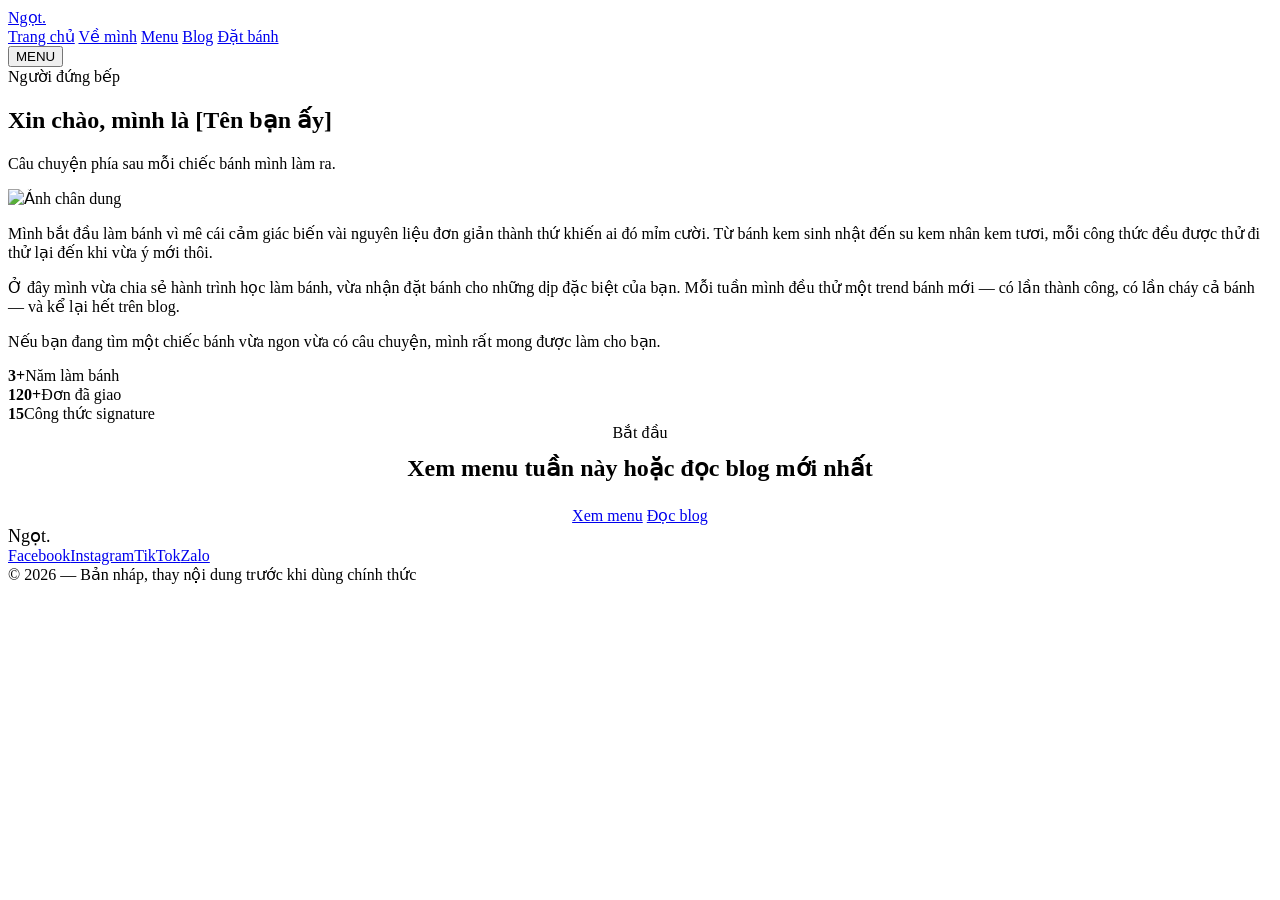
==== about.html @ e9e2557f "Add files via upload" ====
<!DOCTYPE html>
<html lang="vi">
<head>
<meta charset="UTF-8">
<meta name="viewport" content="width=device-width, initial-scale=1.0">
<title>Về mình — Ngọt</title>
<link rel="preconnect" href="https://fonts.googleapis.com">
<link rel="preconnect" href="https://fonts.gstatic.com" crossorigin>
<link href="https://fonts.googleapis.com/css2?family=Fraunces:ital,opsz,wght@0,9..144,400;0,9..144,500;0,9..144,600;0,9..144,700;1,9..144,500&family=Work+Sans:wght@400;500;600&family=JetBrains+Mono:wght@400;500&display=swap" rel="stylesheet">
<link rel="stylesheet" href="css/styles.css">
</head>
<body>

<header>
  <div class="wrap nav">
    <a href="index.html" class="logo">Ngọt<span>.</span></a>
    <nav class="nav-links">
      <a href="index.html">Trang chủ</a>
      <a href="about.html" class="active">Về mình</a>
      <a href="menu.html">Menu</a>
      <a href="blog.html">Blog</a>
      <a href="order.html" class="nav-cta">Đặt bánh</a>
    </nav>
    <button class="menu-toggle">MENU</button>
  </div>
</header>

<main>
  <section class="page-banner">
    <div class="wrap">
      <span class="eyebrow">Người đứng bếp</span>
      <h1>Xin chào, mình là [Tên bạn ấy]</h1>
      <p>Câu chuyện phía sau mỗi chiếc bánh mình làm ra.</p>
    </div>
  </section>

  <section style="padding-top:0;">
    <div class="wrap about-grid">
      <div class="portrait">
        <img src="https://placehold.co/800x1000/6E2A3A/FBF6EF?text=Anh+chan+dung" alt="Ảnh chân dung">
      </div>
      <div class="about-copy">
        <p>Mình bắt đầu làm bánh vì mê cái cảm giác biến vài nguyên liệu đơn giản thành thứ khiến ai đó mỉm cười. Từ bánh kem sinh nhật đến su kem nhân kem tươi, mỗi công thức đều được thử đi thử lại đến khi vừa ý mới thôi.</p>
        <p>Ở đây mình vừa chia sẻ hành trình học làm bánh, vừa nhận đặt bánh cho những dịp đặc biệt của bạn. Mỗi tuần mình đều thử một trend bánh mới — có lần thành công, có lần cháy cả bánh — và kể lại hết trên blog.</p>
        <p>Nếu bạn đang tìm một chiếc bánh vừa ngon vừa có câu chuyện, mình rất mong được làm cho bạn.</p>
        <div class="stat-row">
          <div class="stat"><b>3+</b><span>Năm làm bánh</span></div>
          <div class="stat"><b>120+</b><span>Đơn đã giao</span></div>
          <div class="stat"><b>15</b><span>Công thức signature</span></div>
        </div>
      </div>
    </div>
  </section>

  <section class="band-soft">
    <div class="wrap" style="text-align:center;">
      <span class="eyebrow" style="justify-content:center;">Bắt đầu</span>
      <h2 style="margin:12px 0 24px;">Xem menu tuần này hoặc đọc blog mới nhất</h2>
      <div class="hero-ctas" style="justify-content:center;">
        <a href="menu.html" class="btn btn-primary">Xem menu</a>
        <a href="blog.html" class="btn btn-ghost">Đọc blog</a>
      </div>
    </div>
  </section>
</main>

<footer>
  <div class="wrap footer-grid">
    <span class="logo" style="font-size:18px;">Ngọt<span>.</span></span>
    <div class="footer-links">
      <a href="#">Facebook</a><a href="#">Instagram</a><a href="#">TikTok</a><a href="#">Zalo</a>
    </div>
    <span class="footer-note">© 2026 — Bản nháp, thay nội dung trước khi dùng chính thức</span>
  </div>
</footer>

<script src="js/main.js"></script>
</body>
</html>
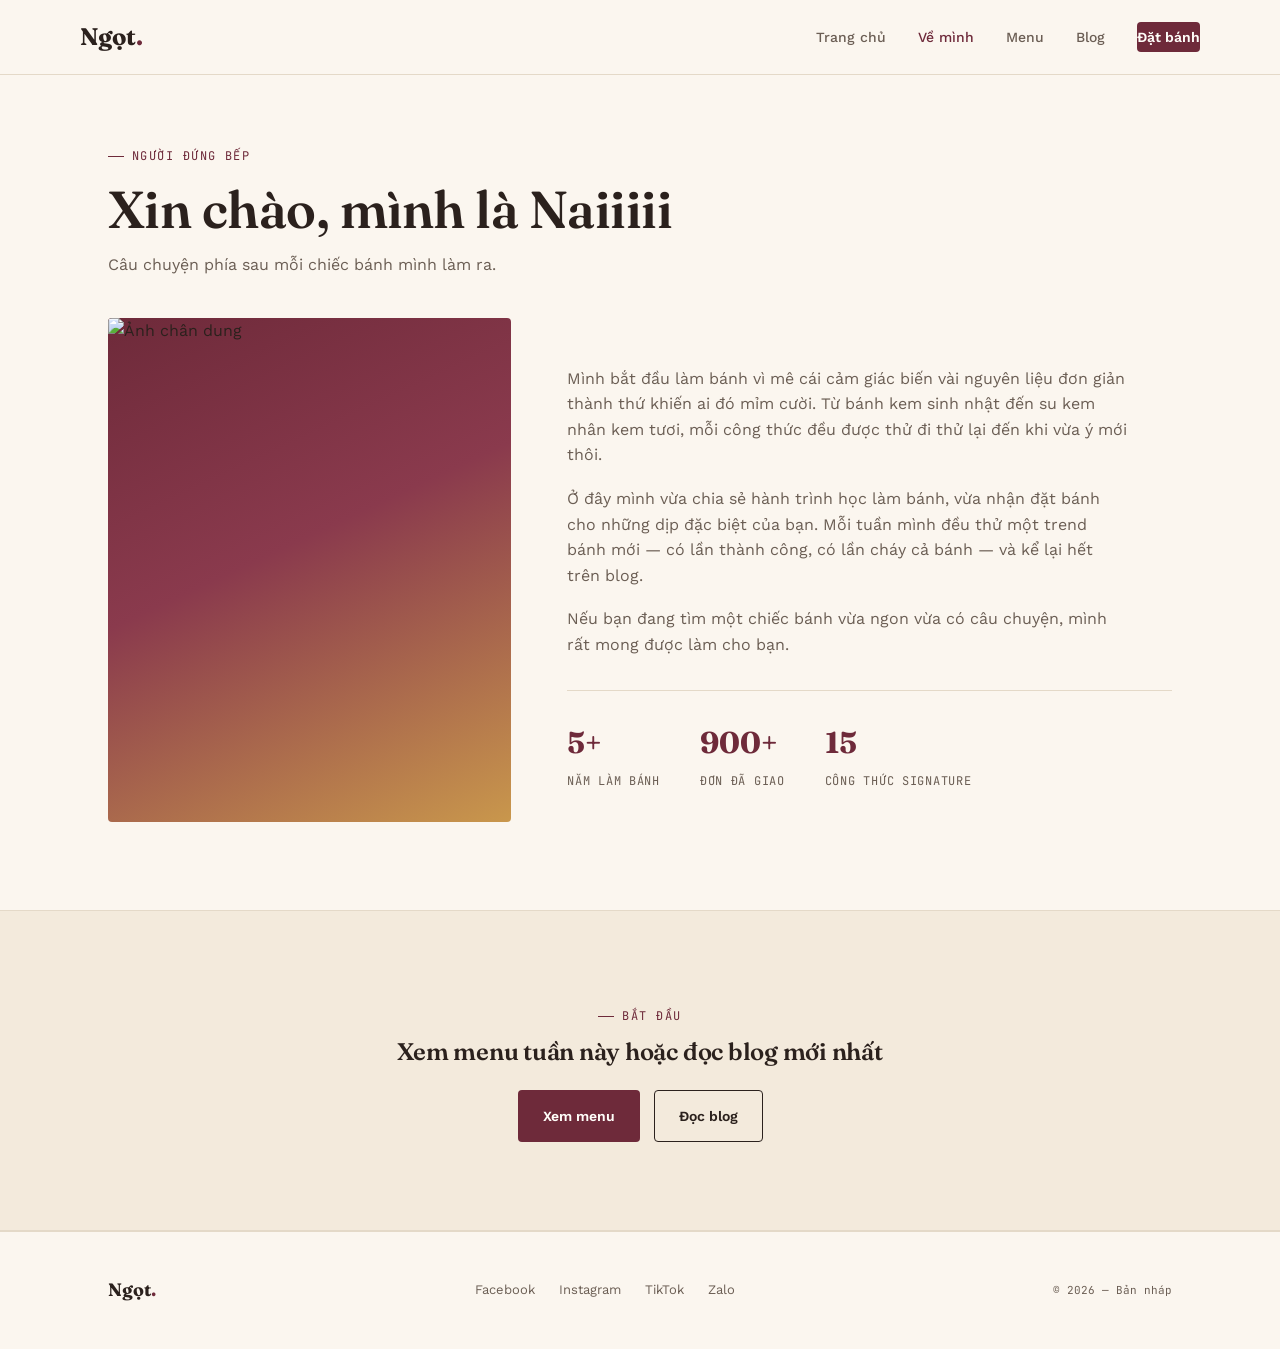
==== commit e955f375: "Update about.html" ====
--- a/about.html
+++ b/about.html
@@ -29,7 +29,7 @@
   <section class="page-banner">
     <div class="wrap">
       <span class="eyebrow">Người đứng bếp</span>
-      <h1>Xin chào, mình là [Tên bạn ấy]</h1>
+      <h1>Xin chào, mình là Naiiiii</h1>
       <p>Câu chuyện phía sau mỗi chiếc bánh mình làm ra.</p>
     </div>
   </section>
@@ -44,8 +44,8 @@
         <p>Ở đây mình vừa chia sẻ hành trình học làm bánh, vừa nhận đặt bánh cho những dịp đặc biệt của bạn. Mỗi tuần mình đều thử một trend bánh mới — có lần thành công, có lần cháy cả bánh — và kể lại hết trên blog.</p>
         <p>Nếu bạn đang tìm một chiếc bánh vừa ngon vừa có câu chuyện, mình rất mong được làm cho bạn.</p>
         <div class="stat-row">
-          <div class="stat"><b>3+</b><span>Năm làm bánh</span></div>
-          <div class="stat"><b>120+</b><span>Đơn đã giao</span></div>
+          <div class="stat"><b>5+</b><span>Năm làm bánh</span></div>
+          <div class="stat"><b>900+</b><span>Đơn đã giao</span></div>
           <div class="stat"><b>15</b><span>Công thức signature</span></div>
         </div>
       </div>
@@ -70,7 +70,7 @@
     <div class="footer-links">
       <a href="#">Facebook</a><a href="#">Instagram</a><a href="#">TikTok</a><a href="#">Zalo</a>
     </div>
-    <span class="footer-note">© 2026 — Bản nháp, thay nội dung trước khi dùng chính thức</span>
+    <span class="footer-note">© 2026 — Bản nháp</span>
   </div>
 </footer>
 
--- a/css/styles.css
+++ b/css/styles.css
@@ -0,0 +1,238 @@
+/* ============================================
+   CONFIG THƯƠNG HIỆU — đổi tên/màu tại đây
+   ============================================ */
+:root {
+  --bg: #FBF6EF;
+  --bg-soft: #F3EADC;
+  --ink: #2B211D;
+  --ink-soft: #6B5E54;
+  --wine: #6E2A3A;
+  --pistachio: #8BA878;
+  --caramel: #C9974C;
+  --paper: #FFFDF9;
+  --line: #E4D9C8;
+
+  --font-display: "Fraunces", serif;
+  --font-body: "Work Sans", sans-serif;
+  --font-mono: "JetBrains Mono", monospace;
+
+  --radius: 4px;
+  --container: 1120px;
+}
+
+* { box-sizing: border-box; margin: 0; padding: 0; }
+html { scroll-behavior: smooth; }
+@media (prefers-reduced-motion: reduce) {
+  html { scroll-behavior: auto; }
+  * { animation: none !important; transition: none !important; }
+}
+
+body {
+  background: var(--bg);
+  color: var(--ink);
+  font-family: var(--font-body);
+  font-size: 16px;
+  line-height: 1.6;
+  -webkit-font-smoothing: antialiased;
+}
+
+a { color: inherit; text-decoration: none; }
+img { max-width: 100%; display: block; }
+
+.wrap { max-width: var(--container); margin: 0 auto; padding: 0 28px; }
+
+.eyebrow {
+  font-family: var(--font-mono);
+  font-size: 12px;
+  letter-spacing: 0.12em;
+  text-transform: uppercase;
+  color: var(--wine);
+  display: inline-flex;
+  align-items: center;
+  gap: 8px;
+}
+.eyebrow::before { content: ""; width: 16px; height: 1px; background: var(--wine); display: inline-block; }
+
+h1, h2, h3, h4 { font-family: var(--font-display); font-weight: 600; line-height: 1.15; letter-spacing: -0.01em; }
+
+/* ---------- Header ---------- */
+header {
+  position: sticky; top: 0; z-index: 50;
+  background: rgba(251, 246, 239, 0.92);
+  backdrop-filter: blur(8px);
+  border-bottom: 1px solid var(--line);
+}
+.nav { display: flex; align-items: center; justify-content: space-between; padding: 18px 0; position: relative; }
+.logo { font-family: var(--font-display); font-size: 24px; font-weight: 700; color: var(--ink); }
+.logo span { color: var(--wine); }
+.nav-links { display: flex; gap: 32px; font-size: 14px; font-weight: 500; }
+.nav-links a { position: relative; padding: 4px 0; color: var(--ink-soft); transition: color 0.2s; }
+.nav-links a:hover, .nav-links a.active { color: var(--wine); }
+.nav-cta { background: var(--wine); color: var(--paper) !important; padding: 10px 20px; border-radius: var(--radius); font-size: 14px; font-weight: 600; }
+.nav-cta:hover { background: #5A2130; }
+.menu-toggle { display: none; background: none; border: none; font-family: var(--font-mono); font-size: 14px; cursor: pointer; color: var(--ink); }
+
+@media (max-width: 920px) {
+  .nav-links {
+    display: none;
+    position: absolute; top: 100%; left: 0; right: 0;
+    background: var(--bg); border-bottom: 1px solid var(--line);
+    flex-direction: column; padding: 16px 28px; gap: 16px;
+  }
+  .nav-links.open { display: flex; }
+  .menu-toggle { display: block; }
+}
+
+/* ---------- Buttons ---------- */
+.btn { display: inline-flex; align-items: center; gap: 8px; padding: 14px 24px; border-radius: var(--radius); font-size: 14px; font-weight: 600; font-family: var(--font-body); cursor: pointer; border: 1px solid transparent; transition: all 0.2s; }
+.btn-primary { background: var(--wine); color: var(--paper); }
+.btn-primary:hover { background: #5A2130; transform: translateY(-1px); }
+.btn-ghost { background: transparent; border-color: var(--ink); color: var(--ink); }
+.btn-ghost:hover { background: var(--ink); color: var(--paper); }
+
+/* ---------- Hero (home) ---------- */
+.hero { padding: 88px 0 64px; }
+.hero-grid { display: grid; grid-template-columns: 1.1fr 0.9fr; gap: 56px; align-items: center; }
+.hero h1 { font-size: clamp(40px, 5.5vw, 68px); margin: 18px 0 22px; }
+.hero h1 em { font-style: italic; color: var(--wine); }
+.hero p.lead { font-size: 18px; color: var(--ink-soft); max-width: 460px; margin-bottom: 32px; }
+.hero-ctas { display: flex; gap: 14px; flex-wrap: wrap; }
+
+/* Signature: order-ticket visual */
+.ticket { background: var(--paper); border: 1px solid var(--line); border-radius: var(--radius); padding: 28px 24px; position: relative; box-shadow: 0 24px 48px -24px rgba(43, 33, 29, 0.25); transform: rotate(1.5deg); }
+.ticket::before, .ticket::after { content: ""; position: absolute; left: 0; right: 0; height: 14px; background: radial-gradient(circle at 10px 7px, transparent 7px, var(--paper) 7.5px) repeat-x; background-size: 20px 14px; }
+.ticket::before { top: -7px; }
+.ticket::after { bottom: -7px; transform: rotate(180deg); }
+.ticket-head { display: flex; justify-content: space-between; align-items: baseline; border-bottom: 1px dashed var(--line); padding-bottom: 14px; margin-bottom: 14px; font-family: var(--font-mono); font-size: 12px; color: var(--ink-soft); }
+.ticket-row { display: flex; justify-content: space-between; align-items: center; padding: 9px 0; font-size: 14px; border-bottom: 1px dotted var(--line); }
+.ticket-row:last-of-type { border-bottom: none; }
+.ticket-row .tag { font-family: var(--font-mono); font-size: 11px; color: var(--pistachio); background: rgba(139, 168, 120, 0.12); padding: 2px 8px; border-radius: 2px; margin-left: 8px; }
+.ticket-total { display: flex; justify-content: space-between; margin-top: 14px; padding-top: 14px; border-top: 1px dashed var(--line); font-family: var(--font-mono); font-weight: 500; }
+
+/* ---------- Section shell ---------- */
+section { padding: 88px 0; }
+.section-head { display: flex; justify-content: space-between; align-items: flex-end; margin-bottom: 44px; gap: 24px; flex-wrap: wrap; }
+.section-head h2 { font-size: clamp(28px, 3.4vw, 40px); margin-top: 10px; }
+.section-head .see-more { font-family: var(--font-mono); font-size: 13px; border-bottom: 1px solid var(--ink); padding-bottom: 2px; white-space: nowrap; }
+
+.band-soft { background: var(--bg-soft); border-top: 1px solid var(--line); border-bottom: 1px solid var(--line); }
+
+/* ---------- Page banner (sub-pages) ---------- */
+.page-banner { padding: 64px 0 40px; }
+.page-banner h1 { font-size: clamp(34px, 4.5vw, 52px); margin: 14px 0 12px; }
+.page-banner p { color: var(--ink-soft); max-width: 560px; }
+
+/* ---------- About ---------- */
+.about-grid { display: grid; grid-template-columns: 0.8fr 1.2fr; gap: 56px; align-items: center; }
+.portrait { aspect-ratio: 4/5; border-radius: var(--radius); overflow: hidden; background: linear-gradient(155deg, var(--wine) 0%, #8a3a4d 45%, var(--caramel) 100%); position: relative; }
+.portrait img { width: 100%; height: 100%; object-fit: cover; }
+.about-copy p { color: var(--ink-soft); margin: 18px 0; max-width: 560px; }
+.stat-row { display: flex; gap: 40px; margin-top: 32px; padding-top: 28px; border-top: 1px solid var(--line); }
+.stat b { display: block; font-family: var(--font-display); font-size: 30px; color: var(--wine); }
+.stat span { font-family: var(--font-mono); font-size: 12px; color: var(--ink-soft); text-transform: uppercase; letter-spacing: 0.06em; }
+
+/* ---------- Ticker ---------- */
+.ticker-outer { background: var(--ink); color: var(--bg); overflow: hidden; padding: 14px 0; }
+.ticker-track { display: flex; gap: 48px; white-space: nowrap; animation: scroll-left 28s linear infinite; width: max-content; }
+@keyframes scroll-left { from { transform: translateX(0); } to { transform: translateX(-50%); } }
+.ticker-track span { font-family: var(--font-mono); font-size: 13px; letter-spacing: 0.04em; }
+.ticker-track span em { color: var(--caramel); font-style: normal; }
+
+/* ---------- Menu grid (product cards) ---------- */
+.menu-grid { display: grid; grid-template-columns: repeat(4, 1fr); gap: 20px; }
+.menu-filters { display: flex; gap: 10px; margin-bottom: 28px; flex-wrap: wrap; }
+.menu-filters button { font-family: var(--font-mono); font-size: 12px; padding: 8px 16px; border-radius: 20px; border: 1px solid var(--line); background: var(--paper); cursor: pointer; color: var(--ink-soft); }
+.menu-filters button.active { background: var(--ink); color: var(--bg); border-color: var(--ink); }
+.item-card { background: var(--paper); border: 1px solid var(--line); border-radius: var(--radius); overflow: hidden; transition: transform 0.2s, box-shadow 0.2s; }
+.item-card:hover { transform: translateY(-4px); box-shadow: 0 20px 32px -20px rgba(43,33,29,0.28); }
+.item-media { aspect-ratio: 1/1; position: relative; background: var(--bg-soft); overflow: hidden; }
+.item-media img { width: 100%; height: 100%; object-fit: cover; }
+.item-body { padding: 16px; }
+.item-body .k { font-family: var(--font-mono); font-size: 11px; color: var(--pistachio); text-transform: uppercase; }
+.item-body h4 { font-size: 17px; margin: 6px 0 4px; }
+.item-body p { font-size: 13px; color: var(--ink-soft); margin-bottom: 12px; }
+.item-price { display: flex; justify-content: space-between; align-items: center; font-family: var(--font-mono); font-size: 13px; border-top: 1px dashed var(--line); padding-top: 12px; }
+.item-price a { color: var(--wine); font-weight: 500; }
+
+/* ---------- Blog grid ---------- */
+.blog-grid { display: grid; grid-template-columns: 1.3fr 1fr 1fr; gap: 20px; }
+.blog-grid.list-only { grid-template-columns: repeat(3, 1fr); }
+.post-card { background: var(--paper); border: 1px solid var(--line); border-radius: var(--radius); overflow: hidden; display: flex; flex-direction: column; }
+.post-card.featured { grid-row: span 2; }
+.post-media { aspect-ratio: 16/10; position: relative; background: var(--bg-soft); overflow: hidden; }
+.post-card.featured .post-media { aspect-ratio: 4/3; }
+.post-media img { width: 100%; height: 100%; object-fit: cover; }
+.post-body { padding: 18px; flex: 1; display: flex; flex-direction: column; }
+.post-date { font-family: var(--font-mono); font-size: 11px; color: var(--ink-soft); text-transform: uppercase; }
+.post-body h3 { font-size: 19px; margin: 8px 0 8px; }
+.post-card.featured .post-body h3 { font-size: 25px; }
+.post-body p { font-size: 13.5px; color: var(--ink-soft); flex: 1; }
+.post-body .read { font-family: var(--font-mono); font-size: 12px; margin-top: 14px; border-bottom: 1px solid var(--ink); align-self: flex-start; padding-bottom: 2px; }
+
+/* ---------- Post detail page ---------- */
+.post-detail { max-width: 760px; margin: 0 auto; }
+.post-hero-img { aspect-ratio: 16/9; border-radius: var(--radius); overflow: hidden; margin: 24px 0 32px; background: var(--bg-soft); }
+.post-hero-img img { width: 100%; height: 100%; object-fit: cover; }
+.post-detail h1 { font-size: clamp(30px, 4vw, 44px); margin: 10px 0 4px; }
+.post-content { font-size: 16.5px; color: var(--ink); }
+.post-content p { margin-bottom: 18px; color: var(--ink-soft); }
+.post-content h2, .post-content h3 { margin: 28px 0 12px; }
+.back-link { font-family: var(--font-mono); font-size: 13px; display: inline-flex; gap: 6px; margin-bottom: 20px; color: var(--ink-soft); }
+.back-link:hover { color: var(--wine); }
+
+/* ---------- Gallery + Lightbox ---------- */
+.gallery-grid { display: grid; grid-template-columns: repeat(6, 1fr); grid-auto-rows: 110px; gap: 8px; }
+.g-item { border-radius: 3px; position: relative; overflow: hidden; cursor: zoom-in; background: var(--bg-soft); }
+.g-item img { width: 100%; height: 100%; object-fit: cover; transition: transform 0.3s; }
+.g-item:hover img { transform: scale(1.05); }
+.g-item:nth-child(1) { grid-column: span 2; grid-row: span 2; }
+.g-item:nth-child(4) { grid-column: span 2; grid-row: span 2; }
+.g-item:nth-child(8) { grid-column: span 2; grid-row: span 2; }
+
+.lightbox { position: fixed; inset: 0; background: rgba(20,15,12,0.92); display: flex; align-items: center; justify-content: center; z-index: 200; padding: 40px; opacity: 0; pointer-events: none; transition: opacity 0.2s; }
+.lightbox.open { opacity: 1; pointer-events: auto; }
+.lightbox img { max-width: 90vw; max-height: 85vh; border-radius: 4px; box-shadow: 0 30px 60px -20px rgba(0,0,0,0.6); }
+.lightbox-close { position: absolute; top: 24px; right: 28px; width: 42px; height: 42px; border-radius: 50%; background: rgba(255,255,255,0.08); border: 1px solid rgba(255,255,255,0.25); color: var(--bg); font-family: var(--font-mono); font-size: 18px; display: flex; align-items: center; justify-content: center; cursor: pointer; }
+.lightbox-close:hover { background: rgba(255,255,255,0.18); }
+
+/* ---------- Order ---------- */
+.order { background: var(--ink); color: var(--bg); border-radius: var(--radius); padding: 56px; display: grid; grid-template-columns: 1fr 1fr; gap: 48px; align-items: center; }
+.order .eyebrow { color: var(--caramel); }
+.order .eyebrow::before { background: var(--caramel); }
+.order h2 { color: var(--bg); font-size: clamp(26px, 3vw, 36px); margin: 14px 0 16px; }
+.order p { color: #C9C0B4; margin-bottom: 24px; max-width: 440px; }
+.order-channels { display: flex; flex-direction: column; gap: 10px; }
+.channel { display: flex; justify-content: space-between; align-items: center; padding: 14px 18px; background: rgba(255,255,255,0.06); border: 1px solid rgba(255,255,255,0.12); border-radius: var(--radius); font-size: 14px; transition: background 0.2s; }
+.channel:hover { background: rgba(255,255,255,0.12); }
+.channel .arrow { font-family: var(--font-mono); color: var(--caramel); }
+.order-form-note { font-family: var(--font-mono); font-size: 11.5px; color: #9A9184; margin-top: 16px; line-height: 1.6; }
+
+/* ---------- Newsletter ---------- */
+.newsletter { text-align: center; padding: 72px 0; }
+.newsletter h2 { font-size: clamp(26px, 3vw, 34px); margin-bottom: 12px; }
+.newsletter p { color: var(--ink-soft); margin-bottom: 28px; }
+.subscribe-form { display: flex; max-width: 440px; margin: 0 auto; border: 1px solid var(--ink); border-radius: var(--radius); overflow: hidden; }
+.subscribe-form input { flex: 1; border: none; background: transparent; padding: 14px 16px; font-family: var(--font-body); font-size: 14px; color: var(--ink); }
+.subscribe-form input:focus { outline: none; }
+.subscribe-form button { background: var(--ink); color: var(--bg); border: none; padding: 0 22px; font-family: var(--font-mono); font-size: 13px; cursor: pointer; }
+
+/* ---------- Footer ---------- */
+footer { border-top: 1px solid var(--line); padding: 44px 0; }
+.footer-grid { display: flex; justify-content: space-between; align-items: center; flex-wrap: wrap; gap: 16px; }
+.footer-links { display: flex; gap: 24px; font-size: 13px; color: var(--ink-soft); }
+.footer-links a:hover { color: var(--wine); }
+.footer-note { font-family: var(--font-mono); font-size: 11px; color: var(--ink-soft); }
+
+/* ---------- Loading state ---------- */
+.loading-note { font-family: var(--font-mono); font-size: 12px; color: var(--ink-soft); padding: 20px 0; }
+
+/* ---------- Responsive ---------- */
+@media (max-width: 920px) {
+  .hero-grid { grid-template-columns: 1fr; }
+  .about-grid { grid-template-columns: 1fr; }
+  .menu-grid { grid-template-columns: repeat(2, 1fr); }
+  .blog-grid, .blog-grid.list-only { grid-template-columns: 1fr; }
+  .post-card.featured { grid-row: auto; }
+  .gallery-grid { grid-template-columns: repeat(3, 1fr); grid-auto-rows: 90px; }
+  .order { grid-template-columns: 1fr; padding: 36px 24px; }
+}
